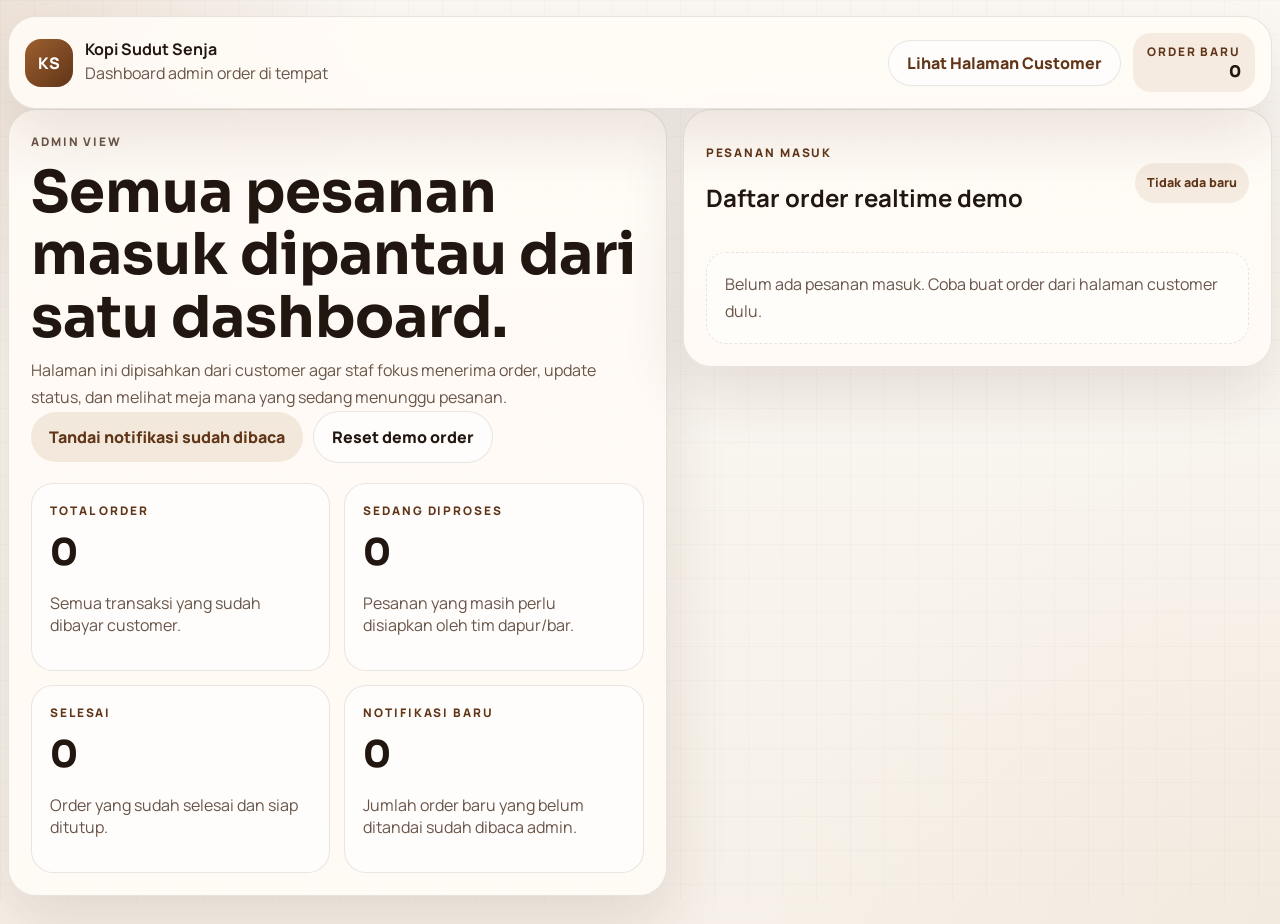
==== admin.html @ e3374ec5 "Initial order dine-in QR system" ====
<!DOCTYPE html>
<html lang="id">
<head>
  <meta charset="UTF-8">
  <meta name="viewport" content="width=device-width, initial-scale=1.0">
  <title>Dashboard Admin | Order di Tempat</title>
  <meta name="description" content="Dashboard admin sederhana untuk memantau pesanan order di tempat berbasis QR cafe.">
  <link rel="preconnect" href="https://fonts.googleapis.com">
  <link rel="preconnect" href="https://fonts.gstatic.com" crossorigin>
  <link href="https://fonts.googleapis.com/css2?family=Sora:wght@500;600;700;800&family=Manrope:wght@400;500;600;700;800&display=swap" rel="stylesheet">
  <link rel="stylesheet" href="style.css">
</head>
<body>
  <div class="app-shell admin-page-shell">
    <header class="app-header">
      <div class="brand-block">
        <span class="brand-mark">KS</span>
        <div>
          <strong>Kopi Sudut Senja</strong>
          <p>Dashboard admin order di tempat</p>
        </div>
      </div>
      <div class="header-actions">
        <a class="admin-link" href="index.html?table=Meja%2001">Lihat Halaman Customer</a>
        <div class="table-pill admin-pill">
          <span>Order Baru</span>
          <strong data-admin-unread>0</strong>
        </div>
      </div>
    </header>

    <main class="admin-dashboard-grid">
      <section class="card-surface">
        <div class="section-head admin-headline">
          <div>
            <p class="eyebrow">Admin View</p>
            <h1>Semua pesanan masuk dipantau dari satu dashboard.</h1>
            <p class="admin-subtitle">
              Halaman ini dipisahkan dari customer agar staf fokus menerima order, update status,
              dan melihat meja mana yang sedang menunggu pesanan.
            </p>
          </div>
          <div class="admin-toolbar">
            <button class="btn btn-secondary" type="button" data-mark-read>Tandai notifikasi sudah dibaca</button>
            <button class="btn btn-ghost" type="button" data-reset-orders>Reset demo order</button>
          </div>
        </div>

        <div class="admin-summary-grid">
          <article class="admin-summary-card">
            <span class="summary-label">Total order</span>
            <strong data-summary-total>0</strong>
            <p>Semua transaksi yang sudah dibayar customer.</p>
          </article>
          <article class="admin-summary-card">
            <span class="summary-label">Sedang diproses</span>
            <strong data-summary-processing>0</strong>
            <p>Pesanan yang masih perlu disiapkan oleh tim dapur/bar.</p>
          </article>
          <article class="admin-summary-card">
            <span class="summary-label">Selesai</span>
            <strong data-summary-done>0</strong>
            <p>Order yang sudah selesai dan siap ditutup.</p>
          </article>
          <article class="admin-summary-card">
            <span class="summary-label">Notifikasi baru</span>
            <strong data-summary-unread>0</strong>
            <p>Jumlah order baru yang belum ditandai sudah dibaca admin.</p>
          </article>
        </div>
      </section>

      <section class="card-surface admin-list-card">
        <div class="admin-head">
          <div>
            <p class="eyebrow">Pesanan Masuk</p>
            <h2>Daftar order realtime demo</h2>
          </div>
          <span class="admin-notification" data-admin-unread-pill>0 baru</span>
        </div>
        <div class="admin-orders" data-admin-orders>
          <p class="empty-state">Belum ada pesanan masuk. Coba buat order dari halaman customer dulu.</p>
        </div>
      </section>
    </main>
  </div>

  <script src="admin.js"></script>
</body>
</html>
---- style.css ----
:root {
  --bg: #f6f0e8;
  --surface: rgba(255, 251, 246, 0.9);
  --surface-strong: #fffdf9;
  --text: #211710;
  --muted: #695549;
  --accent: #9d5f2f;
  --accent-dark: #603518;
  --accent-soft: #ead9c7;
  --line: rgba(33, 23, 16, 0.1);
  --shadow: 0 24px 64px rgba(74, 40, 19, 0.12);
  --success: #1d7b57;
  --danger: #d35e5e;
}

* {
  box-sizing: border-box;
}

html {
  scroll-behavior: smooth;
}

body {
  margin: 0;
  min-height: 100vh;
  font-family: "Manrope", sans-serif;
  color: var(--text);
  background:
    radial-gradient(circle at top left, rgba(157, 95, 47, 0.14), transparent 24%),
    radial-gradient(circle at bottom right, rgba(234, 217, 199, 0.28), transparent 32%),
    linear-gradient(180deg, #fcf9f5 0%, #f6f0e8 100%);
}

body::before {
  content: "";
  position: fixed;
  inset: 0;
  background:
    linear-gradient(rgba(33, 23, 16, 0.02) 1px, transparent 1px),
    linear-gradient(90deg, rgba(33, 23, 16, 0.02) 1px, transparent 1px);
  background-size: 34px 34px;
  pointer-events: none;
}

img {
  max-width: 100%;
  display: block;
}

a {
  color: inherit;
}

button,
input {
  font: inherit;
}

.app-shell {
  width: min(1320px, calc(100% - 16px));
  margin: 0 auto;
  padding: 16px 0 28px;
  position: relative;
  z-index: 1;
}

.app-header,
.card-surface,
.menu-card,
.payment-dialog {
  border: 1px solid var(--line);
  border-radius: 28px;
  background: var(--surface);
  box-shadow: var(--shadow);
}

.app-header {
  display: flex;
  align-items: center;
  justify-content: space-between;
  gap: 16px;
  padding: 16px;
  position: sticky;
  top: 12px;
  z-index: 15;
  backdrop-filter: blur(14px);
}

.brand-block {
  display: flex;
  align-items: center;
  gap: 12px;
}

.brand-mark {
  width: 48px;
  height: 48px;
  border-radius: 16px;
  display: inline-flex;
  align-items: center;
  justify-content: center;
  background: linear-gradient(135deg, var(--accent), var(--accent-dark));
  color: #fff;
  font-weight: 800;
}

.brand-block strong {
  display: block;
}

.brand-block p,
.section-head p,
.hero-copy p,
.menu-body p,
.checkout-form span,
.status-box p,
.admin-subtitle,
.empty-state,
.cart-item p,
.payment-copy {
  margin: 0;
  color: var(--muted);
  line-height: 1.7;
}

.table-pill {
  padding: 10px 14px;
  border-radius: 18px;
  background: rgba(157, 95, 47, 0.1);
  text-align: right;
}

.table-pill span,
.summary-label,
.eyebrow {
  display: block;
  text-transform: uppercase;
  letter-spacing: 0.16em;
  font-size: 0.74rem;
  font-weight: 800;
  color: var(--accent-dark);
}

.table-pill strong,
.cart-summary strong,
.payment-total strong,
.hero-steps span,
.menu-bottom strong {
  font-family: "Sora", sans-serif;
}

.main-grid,
.hero-card,
.menu-grid,
.cart-summary {
  display: grid;
  gap: 16px;
}

.main-grid {
  margin-top: 16px;
}

.card-surface,
.checkout-form,
.status-box,
.admin-card,
.cart-card {
  padding: 22px;
}

.hero-card {
  overflow: hidden;
}

.hero-copy h1,
.section-head h2,
.status-box h3,
.payment-dialog h2 {
  margin: 10px 0 0;
  font-family: "Sora", sans-serif;
  line-height: 1.05;
}

.hero-copy h1 {
  font-size: clamp(2.4rem, 10vw, 4.6rem);
}

.hero-image {
  width: 100%;
  height: 240px;
  object-fit: cover;
}

.hero-copy {
  padding: 0;
}

.hero-steps {
  display: flex;
  flex-wrap: wrap;
  gap: 8px;
  margin-top: 18px;
}

.hero-steps span,
.menu-badge,
.status-pill,
.admin-notification {
  display: inline-flex;
  align-items: center;
  justify-content: center;
  padding: 8px 12px;
  border-radius: 999px;
  background: rgba(157, 95, 47, 0.1);
  color: var(--accent-dark);
  font-size: 0.78rem;
  font-weight: 800;
}

.menu-grid {
  margin-top: 18px;
}

.menu-card {
  overflow: hidden;
}

.menu-image {
  width: 100%;
  height: 180px;
  object-fit: cover;
}

.menu-body {
  padding: 18px;
}

.menu-body h3 {
  margin: 10px 0 8px;
  font-size: 1.2rem;
}

.menu-bottom {
  display: flex;
  align-items: center;
  justify-content: space-between;
  gap: 12px;
  margin-top: 16px;
}

.menu-bottom strong {
  font-size: 1.2rem;
}

.qty-control,
.cart-item-actions {
  display: inline-flex;
  align-items: center;
  gap: 10px;
}

.qty-control {
  padding: 8px 10px;
  border: 1px solid var(--line);
  border-radius: 999px;
  background: rgba(255, 255, 255, 0.58);
}

.qty-btn,
.cart-item-actions button,
.btn,
.status-action {
  border: 0;
  border-radius: 999px;
  font-weight: 800;
  cursor: pointer;
  transition: transform 180ms ease, box-shadow 180ms ease, background-color 180ms ease;
}

.qty-btn,
.cart-item-actions button {
  width: 34px;
  height: 34px;
  background: rgba(157, 95, 47, 0.12);
  color: var(--accent-dark);
}

.qty-value {
  min-width: 18px;
  text-align: center;
  font-weight: 800;
}

.cart-summary {
  grid-template-columns: repeat(2, minmax(0, 1fr));
}

.cart-summary > div,
.status-box,
.admin-order {
  border: 1px solid var(--line);
  border-radius: 22px;
  background: rgba(255, 255, 255, 0.56);
}

.cart-summary > div {
  padding: 18px;
}

.cart-items,
.admin-orders {
  display: grid;
  gap: 12px;
  margin-top: 18px;
}

.empty-state {
  padding: 18px;
  border: 1px dashed var(--line);
  border-radius: 20px;
  background: rgba(255, 255, 255, 0.42);
}

.cart-item {
  display: flex;
  align-items: center;
  justify-content: space-between;
  gap: 14px;
  padding: 16px 18px;
  border: 1px solid var(--line);
  border-radius: 20px;
  background: rgba(255, 255, 255, 0.56);
}

.cart-item strong,
.admin-order strong {
  display: block;
}

.checkout-form {
  padding: 0;
  display: grid;
  gap: 14px;
}

label span {
  display: block;
  margin-bottom: 8px;
  font-weight: 700;
}

input {
  width: 100%;
  padding: 14px 16px;
  border: 1px solid var(--line);
  border-radius: 16px;
  background: rgba(255, 255, 255, 0.74);
  color: var(--text);
}

.btn {
  display: inline-flex;
  align-items: center;
  justify-content: center;
  padding: 14px 18px;
  background: var(--accent);
  color: #fff;
}

.full-btn {
  width: 100%;
}

.status-box {
  margin-top: 16px;
  padding: 18px;
}

.admin-head {
  display: flex;
  align-items: center;
  justify-content: space-between;
  gap: 12px;
}

.admin-notification {
  min-width: 40px;
  height: 40px;
  padding: 0 12px;
}

.admin-order {
  padding: 18px;
}

.admin-order-top {
  display: flex;
  align-items: start;
  justify-content: space-between;
  gap: 14px;
}

.status-pill.pending {
  background: rgba(157, 95, 47, 0.12);
}

.status-pill.processing {
  background: rgba(29, 123, 87, 0.14);
  color: var(--success);
}

.status-pill.done {
  background: rgba(80, 124, 214, 0.14);
  color: #315db0;
}

.status-actions {
  display: flex;
  flex-wrap: wrap;
  gap: 8px;
  margin-top: 14px;
}

.status-action {
  padding: 10px 14px;
  background: rgba(157, 95, 47, 0.12);
  color: var(--accent-dark);
}

.payment-modal[hidden] {
  display: none;
}

.payment-modal {
  position: fixed;
  inset: 0;
  z-index: 30;
  display: grid;
  place-items: center;
  padding: 16px;
}

.payment-backdrop {
  position: absolute;
  inset: 0;
  background: rgba(33, 23, 16, 0.48);
  backdrop-filter: blur(3px);
}

.payment-dialog {
  position: relative;
  z-index: 1;
  width: min(100%, 460px);
  padding: 24px;
  text-align: center;
}

.modal-close {
  position: absolute;
  top: 12px;
  right: 12px;
  width: 40px;
  height: 40px;
  border: 0;
  border-radius: 999px;
  background: rgba(157, 95, 47, 0.12);
  color: var(--accent-dark);
  font-size: 1.5rem;
  cursor: pointer;
}

.payment-qr {
  width: 180px;
  height: 180px;
  margin: 22px auto 16px;
  display: grid;
  place-items: center;
  border-radius: 24px;
  background:
    linear-gradient(135deg, rgba(157, 95, 47, 0.16), rgba(96, 53, 24, 0.08));
  border: 1px solid var(--line);
  font-family: "Sora", sans-serif;
  font-size: 2rem;
}

.payment-total {
  margin-top: 8px;
}

@media (min-width: 860px) {
  .main-grid {
    grid-template-columns: 1.45fr 0.85fr;
    align-items: start;
  }

  .hero-card {
    grid-template-columns: 1.05fr 0.95fr;
    align-items: stretch;
  }

  .hero-image {
    height: 100%;
    min-height: 280px;
  }

  .menu-grid {
    grid-template-columns: repeat(2, minmax(0, 1fr));
  }
}

@media (min-width: 1160px) {
  .menu-grid {
    grid-template-columns: repeat(3, minmax(0, 1fr));
  }
}
.header-actions {
  display: flex;
  align-items: center;
  gap: 12px;
  flex-wrap: wrap;
  justify-content: flex-end;
}

.admin-link,
.btn-secondary,
.btn-ghost {
  text-decoration: none;
}

.admin-link {
  display: inline-flex;
  align-items: center;
  justify-content: center;
  min-height: 46px;
  padding: 0 18px;
  border-radius: 999px;
  border: 1px solid var(--line);
  background: rgba(255, 255, 255, 0.7);
  color: var(--accent-dark);
  font-weight: 800;
  transition: transform 180ms ease, box-shadow 180ms ease, background-color 180ms ease;
}

.admin-link:hover,
.admin-link:focus-visible,
.btn:hover,
.btn:focus-visible,
.status-action:hover,
.status-action:focus-visible,
.qty-btn:hover,
.qty-btn:focus-visible,
.cart-item-actions button:hover,
.cart-item-actions button:focus-visible {
  transform: translateY(-2px);
  box-shadow: 0 16px 32px rgba(74, 40, 19, 0.12);
}

.btn-secondary {
  background: rgba(157, 95, 47, 0.12);
  color: var(--accent-dark);
}

.btn-ghost {
  background: rgba(255, 255, 255, 0.62);
  color: var(--text);
  border: 1px solid var(--line);
}

.customer-panel,
.side-panel,
.admin-dashboard-grid {
  display: grid;
  gap: 16px;
}

.admin-redirect h2,
.admin-headline h1 {
  margin: 10px 0 8px;
  font-family: "Sora", sans-serif;
  line-height: 1.08;
}

.admin-headline h1 {
  font-size: clamp(2rem, 6vw, 3.6rem);
}

.admin-toolbar {
  display: flex;
  flex-wrap: wrap;
  gap: 10px;
  align-items: center;
}

.admin-summary-grid {
  display: grid;
  grid-template-columns: repeat(2, minmax(0, 1fr));
  gap: 14px;
  margin-top: 20px;
}

.admin-summary-card {
  padding: 18px;
  border: 1px solid var(--line);
  border-radius: 22px;
  background: rgba(255, 255, 255, 0.58);
}

.admin-summary-card strong {
  display: block;
  margin: 10px 0 6px;
  font-family: "Sora", sans-serif;
  font-size: clamp(1.5rem, 5vw, 2.3rem);
}

.admin-summary-card p,
.admin-meta span,
.admin-order-items li span {
  color: var(--muted);
}

.admin-list-card {
  min-height: 240px;
}

.admin-meta {
  display: flex;
  flex-wrap: wrap;
  gap: 10px 16px;
  margin-top: 14px;
  font-size: 0.95rem;
  color: var(--muted);
}

.admin-order-items {
  margin: 16px 0 0;
  padding: 0;
  list-style: none;
  display: grid;
  gap: 10px;
}

.admin-order-items li {
  display: flex;
  align-items: center;
  justify-content: space-between;
  gap: 12px;
  padding: 12px 14px;
  border: 1px solid var(--line);
  border-radius: 16px;
  background: rgba(255, 255, 255, 0.52);
}

.admin-page-shell .app-header {
  position: static;
}

@media (max-width: 859px) {
  .app-header {
    align-items: start;
  }

  .header-actions,
  .admin-toolbar {
    width: 100%;
    justify-content: stretch;
  }

  .header-actions > *,
  .admin-toolbar > * {
    flex: 1 1 220px;
  }

  .table-pill {
    text-align: left;
  }
}

@media (min-width: 860px) {
  .side-panel {
    position: sticky;
    top: 108px;
  }

  .admin-dashboard-grid {
    grid-template-columns: minmax(0, 0.95fr) minmax(380px, 0.85fr);
    align-items: start;
  }
}

@media (max-width: 640px) {
  .cart-summary,
  .admin-summary-grid {
    grid-template-columns: 1fr;
  }
}
.form-title,
.payment-hint,
.cashier-info .payment-copy,
.cashier-badges span {
  margin: 0;
}

.form-title {
  font-weight: 800;
  color: var(--accent-dark);
}

.payment-choice-box,
.cashier-method-box,
.cashier-info {
  display: grid;
  gap: 12px;
}

.payment-choice-box,
.cashier-method-box {
  padding: 16px 18px;
  border: 1px solid var(--line);
  border-radius: 20px;
  background: rgba(255, 255, 255, 0.5);
}

.payment-switch {
  display: grid;
  grid-template-columns: repeat(2, minmax(0, 1fr));
  gap: 10px;
}

.payment-choice {
  border: 1px solid var(--line);
  border-radius: 18px;
  background: rgba(255, 255, 255, 0.76);
  color: var(--accent-dark);
  padding: 14px 16px;
  font-weight: 800;
  cursor: pointer;
  transition: transform 180ms ease, box-shadow 180ms ease, background-color 180ms ease, color 180ms ease;
}

.payment-choice.active {
  background: var(--accent);
  color: #fff;
}

.payment-hint {
  color: var(--muted);
  line-height: 1.6;
}

.cashier-info {
  margin: 18px 0 8px;
  padding: 18px;
  border: 1px solid var(--line);
  border-radius: 22px;
  background: rgba(255, 255, 255, 0.56);
}

.cashier-badges {
  display: flex;
  flex-wrap: wrap;
  gap: 8px;
}

.cashier-badges span {
  display: inline-flex;
  align-items: center;
  justify-content: center;
  padding: 8px 12px;
  border-radius: 999px;
  background: rgba(157, 95, 47, 0.1);
  color: var(--accent-dark);
  font-size: 0.78rem;
  font-weight: 800;
}

.payment-qr[hidden],
.cashier-info[hidden] {
  display: none;
}

@media (max-width: 640px) {
  .payment-switch {
    grid-template-columns: 1fr;
  }
}
.cashier-method-box[hidden] {
  display: none;
}
.cashier-method-box {
  max-height: 0;
  opacity: 0;
  overflow: hidden;
  transform: translateY(-10px);
  margin-top: -4px;
  padding-top: 0;
  padding-bottom: 0;
  border-width: 0;
  box-shadow: none;
  pointer-events: none;
  transition:
    max-height 260ms ease,
    opacity 220ms ease,
    transform 220ms ease,
    margin-top 220ms ease,
    padding 220ms ease,
    border-width 220ms ease;
}

.cashier-method-box.is-open {
  max-height: 220px;
  opacity: 1;
  transform: translateY(0);
  margin-top: 4px;
  padding-top: 16px;
  padding-bottom: 16px;
  border-width: 1px;
  pointer-events: auto;
}

.mobile-quickbar {
  display: none;
}

.quickbar-link {
  text-decoration: none;
}

@media (max-width: 859px) {
  body {
    padding-bottom: calc(92px + env(safe-area-inset-bottom));
  }

  .app-shell {
    width: min(100%, calc(100% - 20px));
    padding-top: 12px;
    padding-bottom: 0;
  }

  .app-header,
  .card-surface,
  .menu-card,
  .payment-dialog {
    border-radius: 24px;
  }

  .app-header {
    top: 10px;
    padding: 14px;
    gap: 14px;
  }

  .brand-block {
    align-items: flex-start;
  }

  .brand-mark {
    width: 42px;
    height: 42px;
    border-radius: 14px;
    flex-shrink: 0;
  }

  .brand-block strong {
    font-size: 1rem;
  }

  .brand-block p {
    margin-top: 2px;
    font-size: 0.92rem;
    line-height: 1.5;
  }

  .header-actions {
    display: grid;
    grid-template-columns: minmax(0, 1fr) minmax(0, 1fr);
    gap: 10px;
  }

  .admin-link {
    min-height: 44px;
    padding: 0 14px;
    font-size: 0.92rem;
  }

  .table-pill {
    min-height: 44px;
    padding: 8px 12px;
    display: grid;
    align-content: center;
    gap: 2px;
  }

  .mobile-quickbar {
    position: fixed;
    left: 50%;
    bottom: max(12px, env(safe-area-inset-bottom));
    transform: translateX(-50%);
    z-index: 24;
    width: min(calc(100% - 20px), 560px);
    padding: 10px;
    display: grid;
    grid-template-columns: repeat(3, minmax(0, 1fr));
    gap: 10px;
    background: rgba(255, 251, 246, 0.94);
    backdrop-filter: blur(16px);
  }

  .quickbar-link {
    min-height: 52px;
    padding: 10px 12px;
    border-radius: 18px;
    display: inline-flex;
    align-items: center;
    justify-content: center;
    gap: 8px;
    background: rgba(255, 255, 255, 0.7);
    border: 1px solid var(--line);
    color: var(--accent-dark);
    font-weight: 800;
    text-align: center;
  }

  .quickbar-cart strong {
    min-width: 26px;
    height: 26px;
    padding: 0 8px;
    border-radius: 999px;
    display: inline-flex;
    align-items: center;
    justify-content: center;
    background: rgba(157, 95, 47, 0.14);
    font-size: 0.84rem;
  }

  .quickbar-primary {
    background: linear-gradient(135deg, var(--accent), var(--accent-dark));
    color: #fff;
    border-color: transparent;
  }

  .main-grid,
  .customer-panel,
  .side-panel {
    gap: 14px;
  }

  .main-grid {
    margin-top: 14px;
  }

  .card-surface,
  .cart-card,
  .checkout-card,
  .admin-redirect {
    padding: 18px;
  }

  .hero-card {
    gap: 14px;
    padding: 14px;
  }

  .hero-copy h1 {
    font-size: clamp(1.95rem, 8.8vw, 3rem);
    line-height: 1.08;
  }

  .hero-image {
    height: 210px;
    border-radius: 20px;
  }

  .hero-steps {
    display: grid;
    grid-template-columns: repeat(2, minmax(0, 1fr));
    gap: 10px;
  }

  .hero-steps span {
    width: 100%;
    justify-content: flex-start;
    min-height: 44px;
    text-align: left;
  }

  .section-head h2,
  .payment-dialog h2 {
    font-size: 1.5rem;
  }

  .section-head p,
  .menu-body p,
  .payment-hint,
  .payment-copy,
  .status-box p,
  .empty-state,
  .cart-item p {
    line-height: 1.6;
  }

  .menu-grid {
    gap: 14px;
  }

  .menu-card {
    display: grid;
    grid-template-columns: 112px minmax(0, 1fr);
    align-items: stretch;
  }

  .menu-image {
    height: 100%;
    min-height: 100%;
  }

  .menu-body {
    padding: 16px;
  }

  .menu-body h3 {
    font-size: 1.05rem;
  }

  .menu-bottom {
    margin-top: 14px;
    align-items: center;
  }

  .menu-bottom strong {
    font-size: 1.05rem;
  }

  .qty-control {
    padding: 6px 8px;
    gap: 8px;
  }

  .qty-btn,
  .cart-item-actions button {
    width: 32px;
    height: 32px;
  }

  .cart-item {
    align-items: flex-start;
    padding: 14px 16px;
  }

  .cart-item-actions {
    margin-left: auto;
  }

  .payment-choice-box,
  .cashier-method-box,
  .cashier-info {
    padding: 14px 16px;
    border-radius: 18px;
  }

  .payment-choice {
    min-height: 52px;
  }

  .payment-dialog {
    width: min(100%, 420px);
    max-height: min(86vh, 760px);
    overflow-y: auto;
    padding: 20px;
  }

  .payment-qr {
    width: 160px;
    height: 160px;
    margin-top: 18px;
  }
}

@media (max-width: 640px) {
  .app-shell {
    width: calc(100% - 16px);
  }

  .app-header {
    border-radius: 22px;
  }

  .header-actions {
    grid-template-columns: 1fr;
  }

  .mobile-quickbar {
    width: calc(100% - 16px);
    grid-template-columns: 1fr 1fr 1.15fr;
    gap: 8px;
    padding: 8px;
  }

  .quickbar-link {
    min-height: 48px;
    padding: 8px 10px;
    font-size: 0.88rem;
    gap: 6px;
  }

  .quickbar-cart strong {
    min-width: 24px;
    height: 24px;
    font-size: 0.78rem;
  }

  .hero-card {
    padding: 12px;
  }

  .hero-copy h1 {
    font-size: clamp(1.8rem, 8.4vw, 2.5rem);
  }

  .hero-image {
    height: 190px;
  }

  .hero-steps {
    grid-template-columns: 1fr;
  }

  .menu-card {
    grid-template-columns: 1fr;
  }

  .menu-image {
    height: 168px;
  }

  .menu-bottom {
    flex-direction: column;
    align-items: stretch;
  }

  .qty-control,
  .cart-item-actions {
    width: 100%;
    justify-content: space-between;
  }

  .cart-item {
    gap: 12px;
    flex-direction: column;
  }

  .cart-item-actions {
    margin-left: 0;
  }

  .payment-dialog {
    padding: 18px;
  }
}
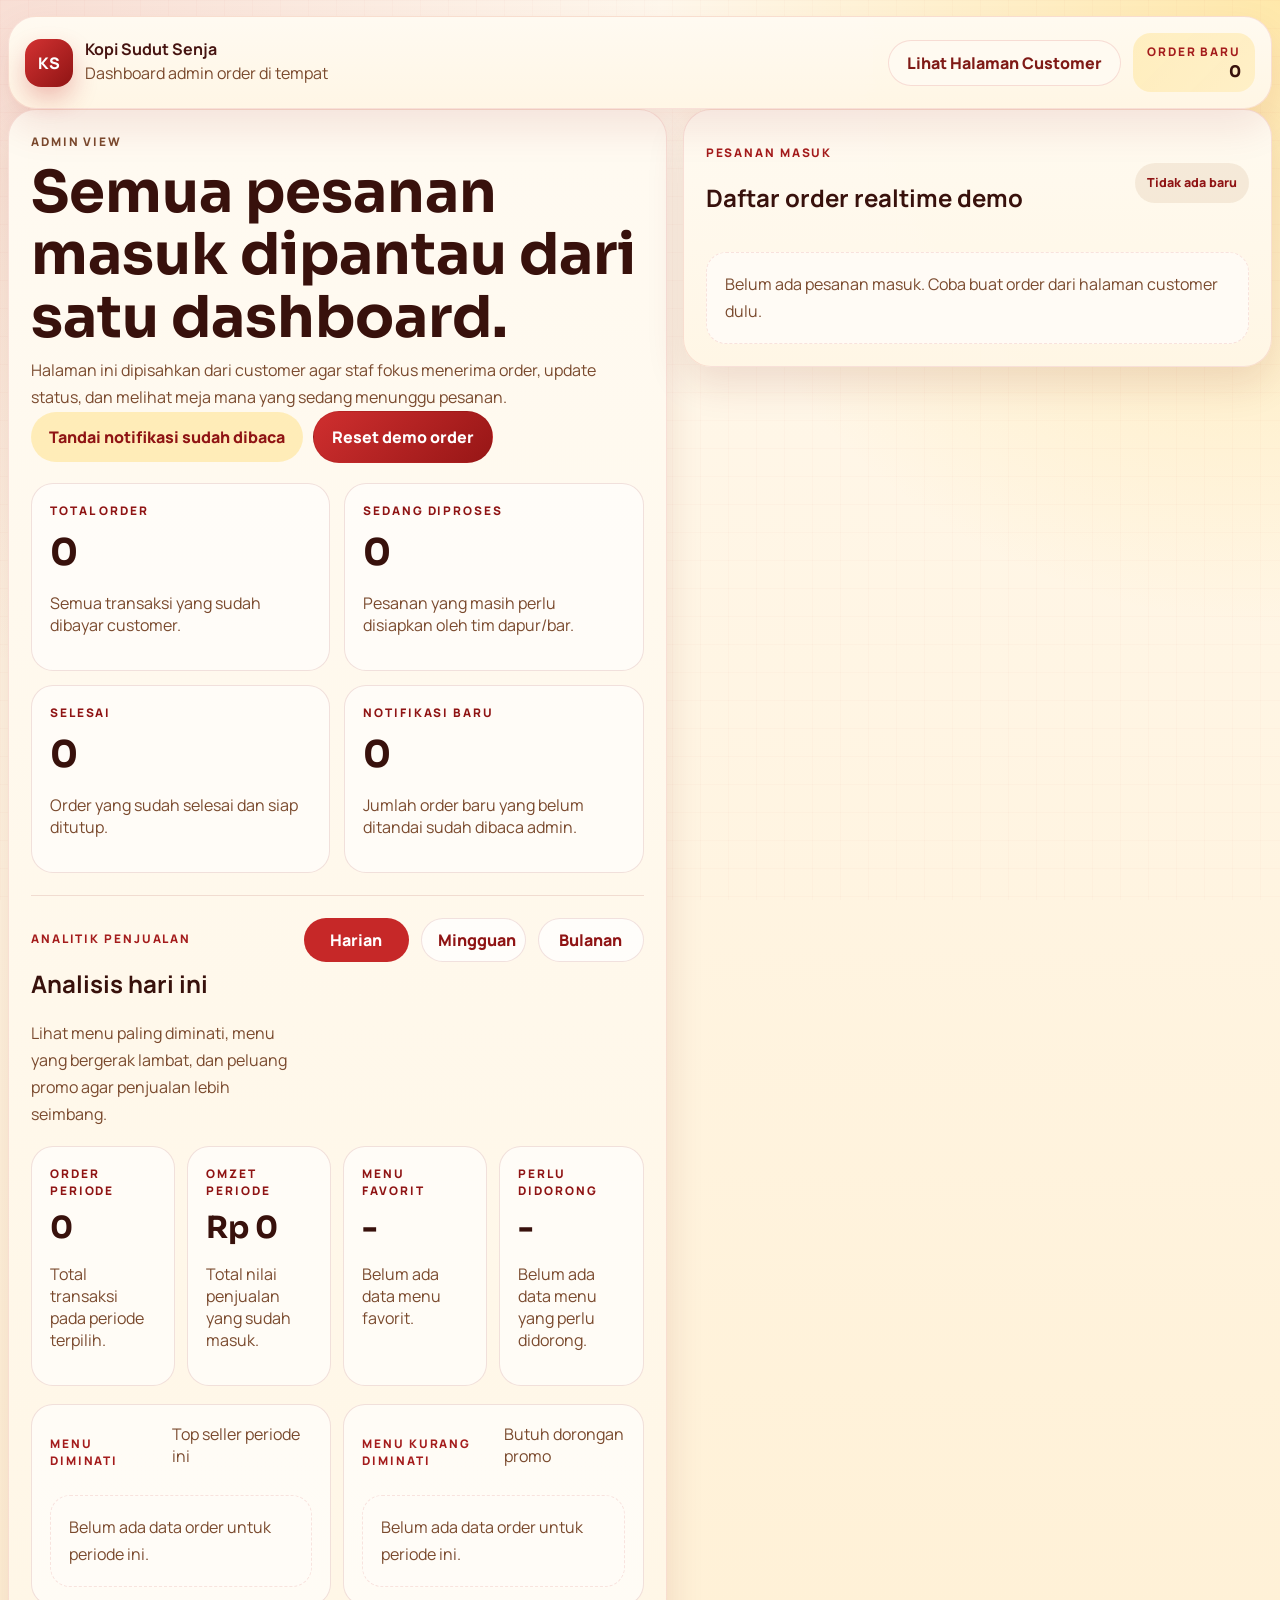
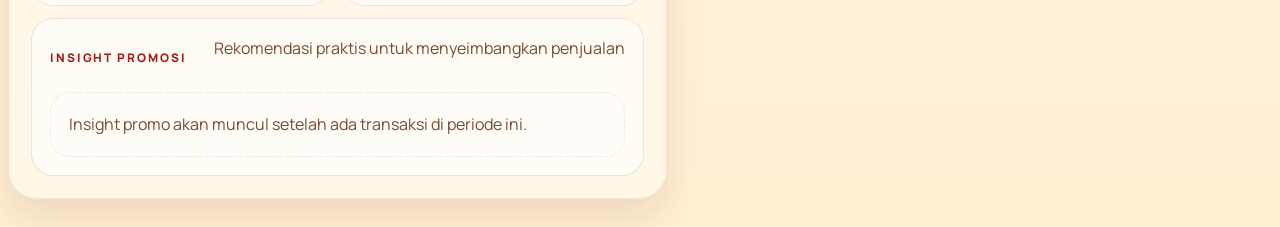
==== commit 4eefe362: "Add admin sales analytics insights" ====
--- a/admin.html
+++ b/admin.html
@@ -68,6 +68,76 @@
             <p>Jumlah order baru yang belum ditandai sudah dibaca admin.</p>
           </article>
         </div>
+
+        <section class="admin-analytics-panel">
+          <div class="admin-analytics-head">
+            <div>
+              <p class="eyebrow">Analitik Penjualan</p>
+              <h2>Analisis <span data-analytics-range-label>hari ini</span></h2>
+              <p class="admin-subtitle">Lihat menu paling diminati, menu yang bergerak lambat, dan peluang promo agar penjualan lebih seimbang.</p>
+            </div>
+            <div class="analytics-range-switch" aria-label="Pilih periode analitik">
+              <button class="analytics-range-btn active" type="button" data-analytics-range="day">Harian</button>
+              <button class="analytics-range-btn" type="button" data-analytics-range="week">Mingguan</button>
+              <button class="analytics-range-btn" type="button" data-analytics-range="month">Bulanan</button>
+            </div>
+          </div>
+
+          <div class="analytics-overview-grid">
+            <article class="analytics-overview-card">
+              <span class="summary-label">Order periode</span>
+              <strong data-analytics-orders>0</strong>
+              <p>Total transaksi pada periode terpilih.</p>
+            </article>
+            <article class="analytics-overview-card">
+              <span class="summary-label">Omzet periode</span>
+              <strong data-analytics-revenue>Rp0</strong>
+              <p>Total nilai penjualan yang sudah masuk.</p>
+            </article>
+            <article class="analytics-overview-card">
+              <span class="summary-label">Menu favorit</span>
+              <strong data-analytics-favorite>-</strong>
+              <p data-analytics-favorite-copy>Belum ada data menu favorit.</p>
+            </article>
+            <article class="analytics-overview-card">
+              <span class="summary-label">Perlu didorong</span>
+              <strong data-analytics-low>-</strong>
+              <p data-analytics-low-copy>Belum ada data menu yang perlu didorong.</p>
+            </article>
+          </div>
+
+          <div class="analytics-grid">
+            <section class="analytics-card">
+              <div class="analytics-card-head">
+                <p class="eyebrow">Menu Diminati</p>
+                <span class="analytics-caption">Top seller periode ini</span>
+              </div>
+              <div class="analytics-list" data-analytics-top-list>
+                <p class="empty-state analytics-empty">Belum ada data order untuk periode ini.</p>
+              </div>
+            </section>
+
+            <section class="analytics-card">
+              <div class="analytics-card-head">
+                <p class="eyebrow">Menu Kurang Diminati</p>
+                <span class="analytics-caption">Butuh dorongan promo</span>
+              </div>
+              <div class="analytics-list" data-analytics-low-list>
+                <p class="empty-state analytics-empty">Belum ada data order untuk periode ini.</p>
+              </div>
+            </section>
+
+            <section class="analytics-card analytics-card-wide">
+              <div class="analytics-card-head">
+                <p class="eyebrow">Insight Promosi</p>
+                <span class="analytics-caption">Rekomendasi praktis untuk menyeimbangkan penjualan</span>
+              </div>
+              <div class="analytics-insight-list" data-analytics-insights>
+                <p class="empty-state analytics-empty">Insight promo akan muncul setelah ada transaksi.</p>
+              </div>
+            </section>
+          </div>
+        </section>
       </section>
 
       <section class="card-surface admin-list-card">
--- a/style.css
+++ b/style.css
@@ -1158,3 +1158,746 @@
     padding: 18px;
   }
 }
+
+.menu-filter-bar {
+  display: flex;
+  gap: 10px;
+  margin-top: 18px;
+  overflow-x: auto;
+  padding-bottom: 4px;
+  scrollbar-width: none;
+}
+
+.menu-filter-bar::-webkit-scrollbar {
+  display: none;
+}
+
+.menu-filter-btn {
+  flex: 0 0 auto;
+  min-height: 42px;
+  padding: 0 16px;
+  border: 1px solid var(--line);
+  border-radius: 999px;
+  background: rgba(255, 255, 255, 0.72);
+  color: var(--muted);
+  font-weight: 800;
+  cursor: pointer;
+  transition: background-color 180ms ease, color 180ms ease, border-color 180ms ease;
+}
+
+.menu-filter-btn.active {
+  background: var(--accent);
+  border-color: transparent;
+  color: #fff;
+}
+
+.menu-card[hidden] {
+  display: none !important;
+}
+
+@media (max-width: 640px) {
+  .app-shell {
+    width: calc(100% - 12px);
+    padding-top: 8px;
+  }
+
+  .app-header {
+    padding: 12px;
+    gap: 12px;
+  }
+
+  .brand-block {
+    gap: 10px;
+  }
+
+  .brand-mark {
+    width: 40px;
+    height: 40px;
+    font-size: 1.4rem;
+  }
+
+  .brand-block strong {
+    font-size: 0.88rem;
+    line-height: 1.2;
+  }
+
+  .brand-block p {
+    font-size: 0.72rem;
+    line-height: 1.35;
+    margin-top: 4px;
+  }
+
+  .admin-link {
+    min-height: 40px;
+    padding: 0 12px;
+    font-size: 0.78rem;
+  }
+
+  .table-pill {
+    min-height: 40px;
+    padding: 8px 10px;
+  }
+
+  .table-pill span,
+  .eyebrow {
+    font-size: 0.62rem;
+    letter-spacing: 0.14em;
+  }
+
+  .table-pill strong {
+    font-size: 0.84rem;
+  }
+
+  .hero-card {
+    display: none;
+  }
+
+  .card-surface,
+  .cart-card,
+  .checkout-card,
+  .admin-redirect {
+    padding: 14px;
+  }
+
+  .section-head h2,
+  .payment-dialog h2,
+  .admin-redirect h2 {
+    font-size: 1.28rem;
+    line-height: 1.12;
+  }
+
+  .section-head p,
+  .payment-hint,
+  .payment-copy,
+  .status-box p,
+  .empty-state,
+  .cart-item p,
+  .checkout-form span,
+  input {
+    font-size: 0.9rem;
+  }
+
+  .menu-section {
+    padding-top: 16px;
+  }
+
+  .menu-filter-bar {
+    gap: 8px;
+    margin-top: 14px;
+  }
+
+  .menu-filter-btn {
+    min-height: 38px;
+    padding: 0 14px;
+    font-size: 0.8rem;
+  }
+
+  .menu-grid {
+    grid-template-columns: repeat(2, minmax(0, 1fr));
+    gap: 10px;
+    margin-top: 14px;
+  }
+
+  .menu-card {
+    display: flex;
+    flex-direction: column;
+    min-width: 0;
+    border-radius: 20px;
+    background: rgba(255, 253, 249, 0.96);
+  }
+
+  .menu-image {
+    width: 100%;
+    height: 112px;
+    min-height: 112px;
+    object-fit: cover;
+  }
+
+  .menu-body {
+    display: grid;
+    align-content: start;
+    gap: 8px;
+    padding: 12px;
+  }
+
+  .menu-badge {
+    padding: 5px 8px;
+    font-size: 0.62rem;
+    line-height: 1.1;
+  }
+
+  .menu-body h3 {
+    margin: 0;
+    font-size: 0.95rem;
+    line-height: 1.28;
+  }
+
+  .menu-body p {
+    display: block;
+    font-size: 0.74rem;
+    line-height: 1.45;
+    color: #705b4e;
+  }
+
+  .menu-bottom {
+    display: grid;
+    gap: 8px;
+    margin-top: 2px;
+  }
+
+  .menu-bottom strong {
+    font-size: 1rem;
+  }
+
+  .qty-control {
+    width: 100%;
+    justify-content: space-between;
+    padding: 6px 8px;
+    gap: 6px;
+  }
+
+  .qty-btn,
+  .cart-item-actions button {
+    width: 28px;
+    height: 28px;
+  }
+
+  .qty-value {
+    font-size: 0.95rem;
+  }
+
+  .cart-summary > div,
+  .empty-state,
+  .cart-item,
+  .payment-choice-box,
+  .cashier-info {
+    border-radius: 18px;
+  }
+
+  .cart-summary > div {
+    padding: 14px;
+  }
+
+  .payment-choice {
+    min-height: 46px;
+    padding: 12px 14px;
+    font-size: 0.96rem;
+  }
+
+  .payment-dialog {
+    padding: 16px;
+  }
+
+  .mobile-quickbar {
+    width: calc(100% - 12px);
+    bottom: max(8px, env(safe-area-inset-bottom));
+  }
+
+  .quickbar-link {
+    min-height: 46px;
+    font-size: 0.82rem;
+  }
+}
+
+@media (max-width: 390px) {
+  .menu-grid {
+    gap: 8px;
+  }
+
+  .menu-image {
+    height: 104px;
+    min-height: 104px;
+  }
+
+  .menu-body {
+    padding: 10px;
+  }
+
+  .menu-body h3 {
+    font-size: 0.9rem;
+  }
+
+  .menu-body p {
+    font-size: 0.71rem;
+  }
+
+  .menu-bottom strong {
+    font-size: 0.94rem;
+  }
+}
+
+:root {
+  --bg: #fff4de;
+  --surface: rgba(255, 250, 241, 0.96);
+  --surface-strong: #fff8ee;
+  --text: #38110c;
+  --muted: #7a4a2e;
+  --accent: #c62828;
+  --accent-dark: #8f1414;
+  --accent-soft: #ffd34f;
+  --line: rgba(143, 20, 20, 0.12);
+  --shadow: 0 18px 38px rgba(125, 32, 20, 0.12);
+}
+
+body {
+  background:
+    radial-gradient(circle at top right, rgba(255, 211, 79, 0.42), transparent 28%),
+    radial-gradient(circle at top left, rgba(198, 40, 40, 0.12), transparent 30%),
+    linear-gradient(180deg, #fff8ed 0%, #fff0d4 100%);
+}
+
+body::before {
+  background:
+    linear-gradient(rgba(198, 40, 40, 0.04) 1px, transparent 1px),
+    linear-gradient(90deg, rgba(198, 40, 40, 0.04) 1px, transparent 1px);
+  background-size: 28px 28px;
+  opacity: 0.48;
+}
+
+.app-header,
+.card-surface,
+.menu-card,
+.payment-dialog {
+  background: linear-gradient(180deg, rgba(255, 250, 241, 0.98) 0%, rgba(255, 246, 229, 0.98) 100%);
+  border-color: rgba(198, 40, 40, 0.12);
+}
+
+.app-header {
+  box-shadow: 0 18px 40px rgba(143, 20, 20, 0.1);
+}
+
+.brand-mark {
+  background: linear-gradient(135deg, #d33232, #8f1414);
+  box-shadow: 0 12px 24px rgba(198, 40, 40, 0.28);
+}
+
+.brand-block strong,
+.section-head h2,
+.menu-body h3,
+.payment-dialog h2,
+.status-box h3,
+.admin-redirect h2 {
+  color: #461411;
+}
+
+.eyebrow,
+.table-pill span,
+.form-title {
+  color: #a41c1c;
+}
+
+.admin-link {
+  background: #fffaf1;
+  border-color: rgba(198, 40, 40, 0.14);
+  color: #7f1a16;
+}
+
+.table-pill {
+  background: linear-gradient(135deg, rgba(255, 211, 79, 0.28), rgba(255, 239, 196, 0.94));
+}
+
+.menu-filter-btn.active,
+.payment-choice.active,
+.btn,
+.quickbar-primary {
+  background: linear-gradient(135deg, #cf2f2f, #971616);
+  color: #fff;
+}
+
+.quickbar-link,
+.menu-filter-btn,
+.qty-control,
+.payment-choice,
+.payment-choice-box,
+.cashier-method-box,
+.cashier-info,
+.cart-summary > div,
+.cart-item,
+.empty-state,
+.status-box {
+  border-color: rgba(198, 40, 40, 0.12);
+}
+
+.menu-filter-btn,
+.quickbar-link,
+.qty-control,
+.payment-choice,
+.cart-summary > div,
+.cart-item,
+.empty-state,
+.payment-choice-box,
+.cashier-info,
+.status-box {
+  background: rgba(255, 252, 247, 0.88);
+}
+
+.menu-badge,
+.hero-steps span,
+.cashier-badges span,
+.quickbar-cart strong {
+  background: rgba(255, 211, 79, 0.32);
+  color: #8c2319;
+}
+
+.menu-bottom strong,
+.cart-summary strong,
+.payment-total strong {
+  color: #af1c1c;
+}
+
+.qty-btn,
+.cart-item-actions button,
+.status-action {
+  background: rgba(255, 211, 79, 0.42);
+  color: #8f1414;
+}
+
+.btn-secondary {
+  background: rgba(255, 211, 79, 0.34);
+  color: #8f1414;
+}
+
+@media (max-width: 640px) {
+  body {
+    padding-bottom: calc(96px + env(safe-area-inset-bottom));
+  }
+
+  .app-header {
+    background:
+      linear-gradient(90deg, rgba(207, 47, 47, 0.06), rgba(255, 250, 241, 0.98) 22%),
+      linear-gradient(180deg, rgba(255, 250, 241, 0.98) 0%, rgba(255, 244, 222, 0.98) 100%);
+    border-radius: 24px;
+  }
+
+  .brand-block strong {
+    font-size: 0.92rem;
+    font-weight: 800;
+  }
+
+  .brand-block p {
+    color: #7f4c31;
+  }
+
+  .admin-link {
+    background: #fffdf8;
+    box-shadow: inset 0 0 0 1px rgba(198, 40, 40, 0.06);
+  }
+
+  .menu-section {
+    position: relative;
+    overflow: hidden;
+  }
+
+  .menu-section::before {
+    content: "Menu cepat pilih";
+    display: inline-flex;
+    align-items: center;
+    min-height: 28px;
+    padding: 0 12px;
+    margin-bottom: 10px;
+    border-radius: 999px;
+    background: linear-gradient(135deg, #ffd34f, #ffecad);
+    color: #8a1717;
+    font-size: 0.72rem;
+    font-weight: 800;
+    letter-spacing: 0.08em;
+    text-transform: uppercase;
+  }
+
+  .section-head h2 {
+    font-size: 1.34rem;
+    line-height: 1.06;
+  }
+
+  .section-head p {
+    color: #7a513c;
+    line-height: 1.45;
+  }
+
+  .menu-filter-bar {
+    margin-top: 12px;
+    padding-bottom: 2px;
+  }
+
+  .menu-filter-btn {
+    background: #fffaf1;
+    color: #902222;
+    box-shadow: inset 0 0 0 1px rgba(198, 40, 40, 0.08);
+  }
+
+  .menu-grid {
+    gap: 12px;
+  }
+
+  .menu-card {
+    border: 1px solid rgba(198, 40, 40, 0.12);
+    background: linear-gradient(180deg, #fff9ef 0%, #fff2d9 100%);
+    box-shadow: 0 12px 24px rgba(143, 20, 20, 0.08);
+  }
+
+  .menu-image {
+    border-bottom: 3px solid rgba(255, 211, 79, 0.72);
+  }
+
+  .menu-body {
+    gap: 7px;
+  }
+
+  .menu-badge {
+    width: max-content;
+    max-width: 100%;
+    font-weight: 800;
+  }
+
+  .menu-body h3 {
+    color: #551715;
+    font-size: 0.94rem;
+    min-height: 2.45em;
+  }
+
+  .menu-body p {
+    color: #724f3b;
+    min-height: 4.3em;
+  }
+
+  .menu-bottom strong {
+    font-size: 1rem;
+    letter-spacing: -0.01em;
+  }
+
+  .qty-control {
+    background: rgba(255, 255, 255, 0.72);
+    box-shadow: inset 0 0 0 1px rgba(198, 40, 40, 0.06);
+  }
+
+  .qty-btn,
+  .cart-item-actions button {
+    background: linear-gradient(135deg, #ffd54f, #ffecad);
+  }
+
+  .cart-card,
+  .checkout-card,
+  .admin-redirect {
+    background: linear-gradient(180deg, rgba(255, 250, 241, 0.98) 0%, rgba(255, 243, 220, 0.98) 100%);
+  }
+
+  .payment-choice {
+    background: #fffdf7;
+    color: #8e1b1b;
+  }
+
+  .mobile-quickbar {
+    background: rgba(255, 248, 234, 0.96);
+    border: 1px solid rgba(198, 40, 40, 0.12);
+    box-shadow: 0 16px 30px rgba(143, 20, 20, 0.12);
+  }
+
+  .quickbar-link {
+    background: rgba(255, 255, 255, 0.84);
+    color: #8c1b1b;
+  }
+
+  .quickbar-primary {
+    box-shadow: 0 10px 18px rgba(198, 40, 40, 0.24);
+  }
+}
+
+@media (max-width: 640px) {
+  .app-header {
+    padding: 10px 12px;
+    min-height: auto;
+  }
+
+  .brand-block,
+  .admin-link {
+    display: none;
+  }
+
+  .header-actions {
+    width: 100%;
+    display: block;
+  }
+
+  .header-actions > * {
+    width: 100%;
+  }
+
+  .table-pill {
+    width: 100%;
+    min-height: 58px;
+    padding: 12px 14px;
+    border-radius: 18px;
+    text-align: left;
+  }
+
+  .table-pill span {
+    margin-bottom: 4px;
+    font-size: 0.66rem;
+    letter-spacing: 0.18em;
+  }
+
+  .table-pill strong {
+    font-size: 1.05rem;
+    line-height: 1.05;
+  }
+}
+
+.admin-analytics-panel {
+  margin-top: 22px;
+  padding-top: 22px;
+  border-top: 1px solid var(--line);
+  display: grid;
+  gap: 18px;
+}
+
+.admin-analytics-head,
+.analytics-list-top {
+  display: flex;
+  align-items: flex-start;
+  justify-content: space-between;
+  gap: 14px;
+}
+
+.analytics-range-switch,
+.analytics-overview-grid,
+.analytics-grid,
+.analytics-list,
+.analytics-insight-list {
+  display: grid;
+  gap: 12px;
+}
+
+.analytics-range-switch {
+  grid-template-columns: repeat(3, minmax(0, 1fr));
+  min-width: min(100%, 340px);
+}
+
+.analytics-range-btn {
+  min-height: 44px;
+  padding: 0 16px;
+  border: 1px solid var(--line);
+  border-radius: 999px;
+  background: rgba(255, 255, 255, 0.76);
+  color: var(--accent-dark);
+  font-weight: 800;
+  cursor: pointer;
+  transition: transform 180ms ease, box-shadow 180ms ease, background-color 180ms ease;
+}
+
+.analytics-range-btn.active {
+  background: var(--accent);
+  color: #fff;
+  border-color: transparent;
+}
+
+.analytics-overview-grid {
+  grid-template-columns: repeat(4, minmax(0, 1fr));
+}
+
+.analytics-overview-card,
+.analytics-card,
+.analytics-list-item,
+.analytics-insight-item {
+  border: 1px solid var(--line);
+  border-radius: 22px;
+  background: rgba(255, 255, 255, 0.6);
+}
+
+.analytics-overview-card,
+.analytics-card {
+  padding: 18px;
+}
+
+.analytics-overview-card strong {
+  display: block;
+  margin: 10px 0 6px;
+  font-family: "Sora", sans-serif;
+  font-size: clamp(1.2rem, 4vw, 1.9rem);
+}
+
+.analytics-card-head {
+  display: flex;
+  align-items: flex-start;
+  justify-content: space-between;
+  gap: 14px;
+  margin-bottom: 14px;
+}
+
+.analytics-caption,
+.analytics-overview-card p,
+.analytics-list-item p,
+.analytics-insight-item p {
+  color: var(--muted);
+}
+
+.analytics-grid {
+  grid-template-columns: repeat(2, minmax(0, 1fr));
+}
+
+.analytics-card-wide {
+  grid-column: 1 / -1;
+}
+
+.analytics-list-item,
+.analytics-insight-item {
+  padding: 14px 16px;
+}
+
+.analytics-list-top strong,
+.analytics-insight-item strong {
+  display: block;
+}
+
+.analytics-list-top span {
+  flex-shrink: 0;
+  padding: 6px 10px;
+  border-radius: 999px;
+  background: rgba(157, 95, 47, 0.12);
+  color: var(--accent-dark);
+  font-size: 0.8rem;
+  font-weight: 800;
+}
+
+.analytics-bar-track {
+  height: 8px;
+  margin-top: 12px;
+  border-radius: 999px;
+  background: rgba(157, 95, 47, 0.12);
+  overflow: hidden;
+}
+
+.analytics-bar-track span {
+  display: block;
+  height: 100%;
+  border-radius: inherit;
+  background: linear-gradient(135deg, var(--accent), var(--accent-dark));
+}
+
+.analytics-empty {
+  margin: 0;
+}
+
+@media (max-width: 1080px) {
+  .analytics-overview-grid,
+  .analytics-grid {
+    grid-template-columns: repeat(2, minmax(0, 1fr));
+  }
+}
+
+@media (max-width: 640px) {
+  .admin-analytics-head,
+  .analytics-card-head,
+  .analytics-list-top {
+    flex-direction: column;
+  }
+
+  .analytics-range-switch,
+  .analytics-overview-grid,
+  .analytics-grid {
+    grid-template-columns: 1fr;
+  }
+
+  .analytics-range-switch {
+    min-width: 0;
+  }
+}
